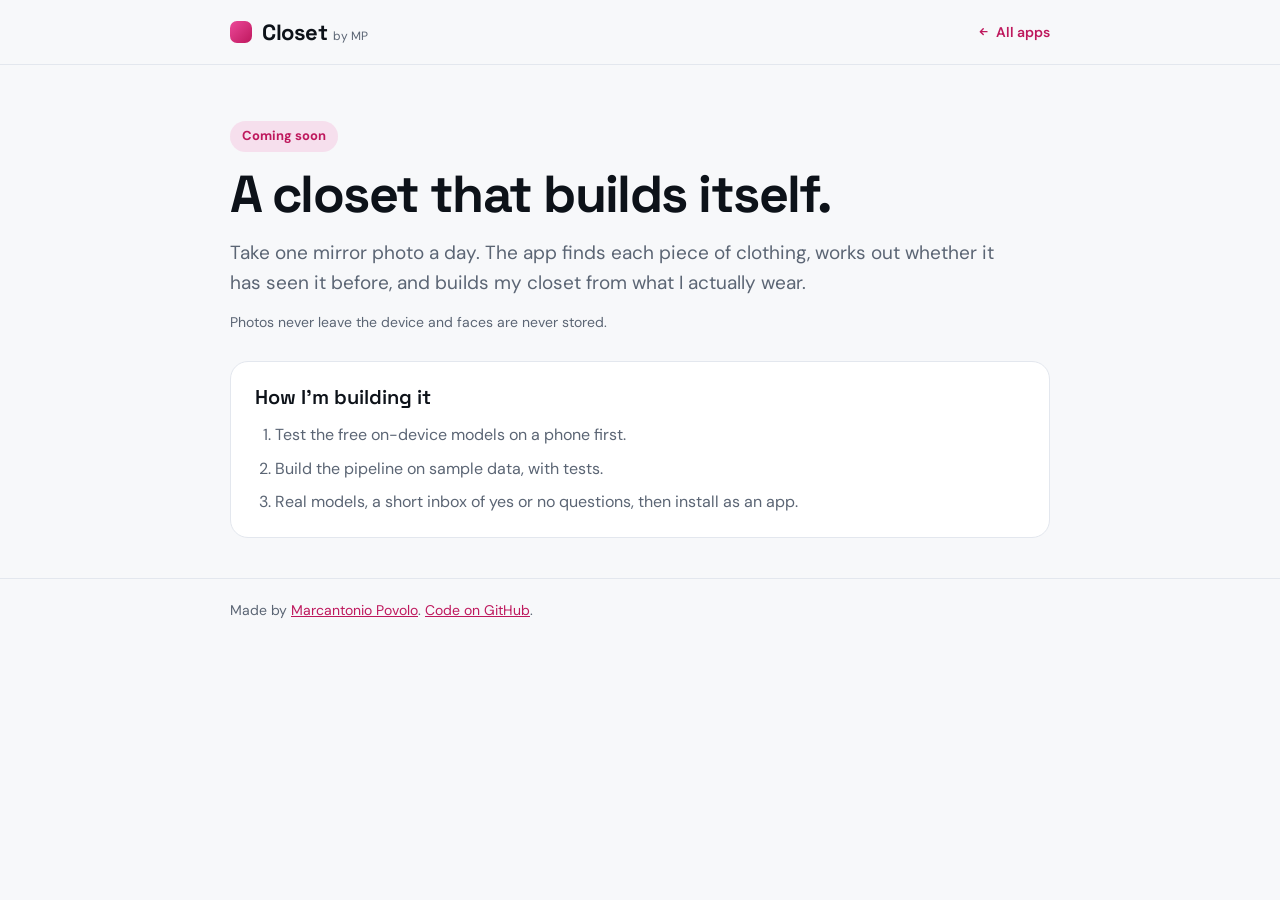
==== docs/index.html @ 94f3e813 "Start Closet by MP with a coming-soon page and the build spec" ====
<!doctype html>
<html lang="en">
<head>
<meta charset="utf-8">
<meta name="viewport" content="width=device-width,initial-scale=1">
<title>Closet by MP</title>
<meta name="description" content="Closet by MP, coming soon. Take one mirror photo a day. The app finds each piece of clothing, works out whether it has seen it before, and builds my closet from what I actually wear.">
<meta name="theme-color" content="#0b0f14">
<link rel="preconnect" href="https://fonts.googleapis.com">
<link rel="stylesheet" href="https://fonts.googleapis.com/css2?family=DM+Sans:opsz,wght@9..40,400;9..40,500;9..40,700&family=Space+Grotesk:wght@500;600;700&display=swap">
<link rel="stylesheet" href="style.css">
</head>
<body>
<a class="skip" href="#main">Skip to content</a>
<header class="top"><div class="wrap row">
  <span class="wordmark"><span class="mark" aria-hidden="true"></span><span class="word">Closet</span><span class="by">by MP</span></span>
  <a class="back" href="https://marcantoniopovolo.com/apps.html"><svg class="arrow" viewBox="0 0 16 16" aria-hidden="true" focusable="false"><path d="M12 8H4M7.5 4.5 4 8l3.5 3.5" fill="none" stroke="currentColor" stroke-width="1.7" stroke-linecap="round" stroke-linejoin="round"/></svg> All apps</a>
</div></header>
<main id="main" class="wrap">
  <section class="hero">
    <p class="badge">Coming soon</p>
    <h1>A closet that builds itself.</h1>
    <p class="intro">Take one mirror photo a day. The app finds each piece of clothing, works out whether it has seen it before, and builds my closet from what I actually wear.</p>
    <p class="sub">Photos never leave the device and faces are never stored.</p>
  </section>
  <section class="plan" aria-labelledby="h-plan">
    <h2 id="h-plan">How I'm building it</h2>
    <ol><li>Test the free on-device models on a phone first.</li><li>Build the pipeline on sample data, with tests.</li><li>Real models, a short inbox of yes or no questions, then install as an app.</li></ol>
  </section>
</main>
<footer class="foot"><div class="wrap"><p>Made by <a href="https://marcantoniopovolo.com">Marcantonio Povolo</a>. <a href="https://github.com/povolom/Closet-by-MP">Code on GitHub</a>.</p></div></footer>
</body>
</html>
---- docs/style.css ----
/* Closet by MP: coming-soon page. Light and dark, accent #ec4899. */
:root{--bg:#f7f8fa;--surface:#fff;--line:#e3e7ee;--text:#0d1219;--muted:#5b6574;--accent:#be185d;--accent-soft:color-mix(in srgb,#ec4899 14%,transparent);
--display:'Space Grotesk',ui-sans-serif,system-ui,sans-serif;--body:'DM Sans',ui-sans-serif,system-ui,sans-serif;color-scheme:light}
@media (prefers-color-scheme:dark){:root{--bg:#0b0f14;--surface:#121821;--line:#222b37;--text:#edf1f6;--muted:#97a3b3;--accent:#ec4899;color-scheme:dark}}
*{box-sizing:border-box}
body{margin:0;background:var(--bg);color:var(--text);font:16px/1.6 var(--body)}
.wrap{max-width:860px;margin:0 auto;padding-inline:20px}
a{color:var(--accent)}
:focus-visible{outline:2px solid var(--accent);outline-offset:2px}
.skip{position:absolute;left:-9999px}.skip:focus{left:12px;top:12px;background:var(--surface);padding:8px 12px}
.top{border-bottom:1px solid var(--line)}
.row{display:flex;align-items:center;justify-content:space-between;gap:12px;min-height:64px}
.wordmark{display:flex;align-items:baseline;gap:6px}
.mark{width:22px;height:22px;border-radius:7px;background:linear-gradient(135deg,#ec4899,#be185d);align-self:center;margin-right:4px}
.word{font:700 22px var(--display);letter-spacing:-.02em}
.by{font-size:12px;color:var(--muted)}
.back{text-decoration:none;font-weight:600;font-size:14px;display:inline-flex;align-items:center;gap:6px}
.arrow{width:.95em;height:.95em}
.hero{padding:56px 0 28px}
.badge{display:inline-block;margin:0 0 14px;padding:5px 12px;border-radius:999px;background:var(--accent-soft);color:var(--accent);font-weight:700;font-size:13px}
h1{font:700 clamp(32px,6vw,52px)/1.08 var(--display);letter-spacing:-.03em;margin:0}
h2{font:600 20px var(--display);margin:0}
.intro{font-size:19px;color:var(--muted);max-width:60ch;margin:16px 0 0}
.sub{color:var(--muted);font-size:14px;margin:12px 0 0}
.plan{background:var(--surface);border:1px solid var(--line);border-radius:18px;padding:22px 24px;margin-bottom:40px}
.plan ol{margin:12px 0 0;padding-left:20px;color:var(--muted)}
.plan li+li{margin-top:8px}
.foot{border-top:1px solid var(--line);padding:20px 0 32px;color:var(--muted);font-size:14px}
.foot p{margin:0}
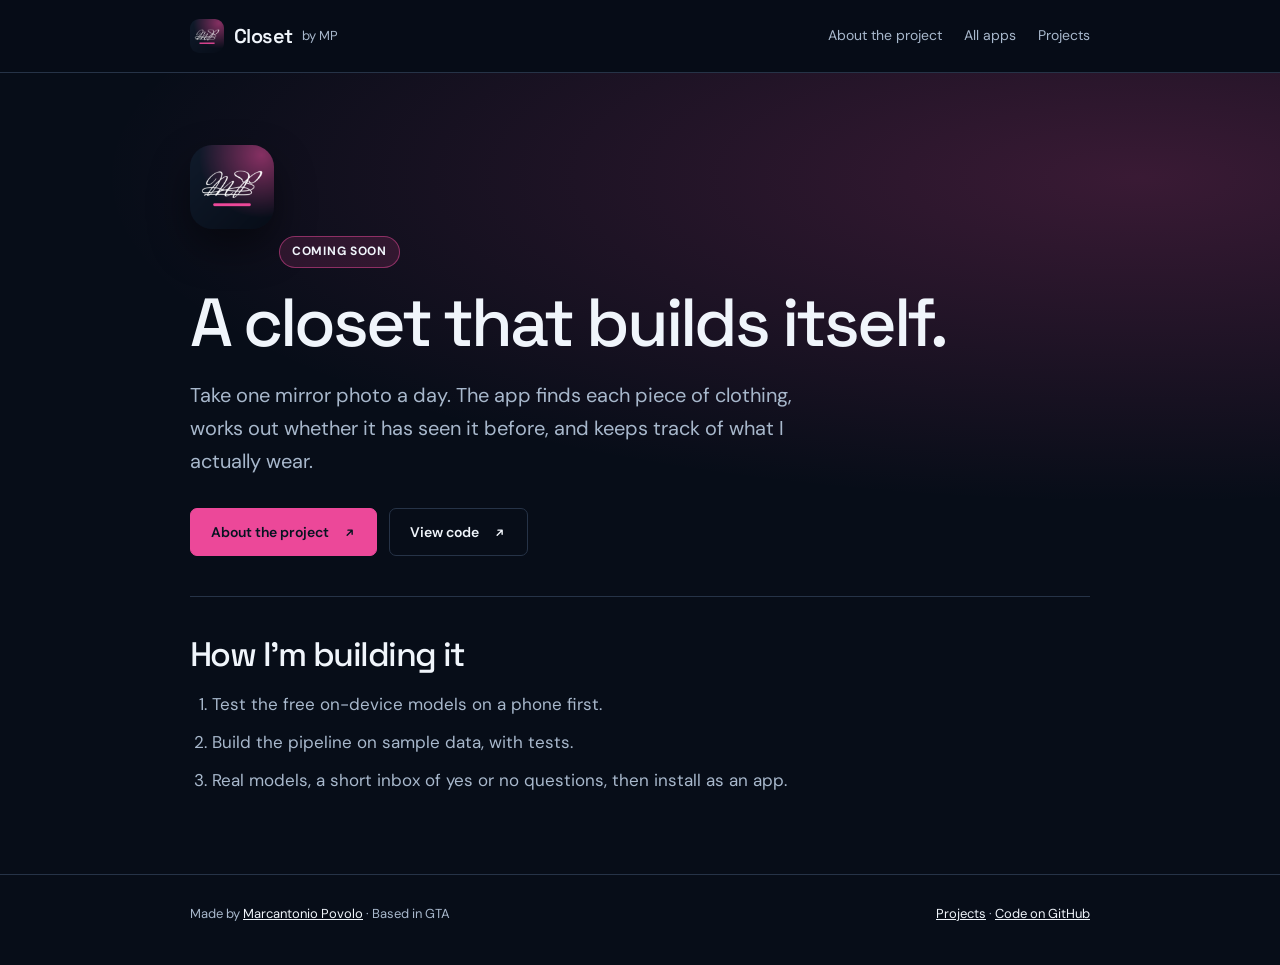
==== commit 51c9b7e4: "Add project page, MP signature icons and favicon docs/about/ is the project page (what it is, how it" ====
--- a/docs/index.html
+++ b/docs/index.html
@@ -1,33 +1,34 @@
 <!doctype html>
-<html lang="en">
+<html lang="en" style="--accent:#ec4899">
 <head>
 <meta charset="utf-8">
 <meta name="viewport" content="width=device-width,initial-scale=1">
 <title>Closet by MP</title>
-<meta name="description" content="Closet by MP, coming soon. Take one mirror photo a day. The app finds each piece of clothing, works out whether it has seen it before, and builds my closet from what I actually wear.">
-<meta name="theme-color" content="#0b0f14">
+<meta name="description" content="Closet by MP, coming soon: a closet that builds itself from one mirror photo a day.">
+<meta name="theme-color" content="#070d18">
+<link rel="icon" href="favicon.ico" sizes="16x16 32x32 48x48">
+<link rel="icon" type="image/png" sizes="192x192" href="icons/icon-192.png">
+<link rel="apple-touch-icon" href="icons/apple-touch-icon.png">
 <link rel="preconnect" href="https://fonts.googleapis.com">
-<link rel="stylesheet" href="https://fonts.googleapis.com/css2?family=DM+Sans:opsz,wght@9..40,400;9..40,500;9..40,700&family=Space+Grotesk:wght@500;600;700&display=swap">
-<link rel="stylesheet" href="style.css">
+<link rel="stylesheet" href="https://fonts.googleapis.com/css2?family=DM+Sans:opsz,wght@9..40,400;9..40,600;9..40,700&family=Space+Grotesk:wght@500;600&display=swap">
+<link rel="stylesheet" href="page.css">
 </head>
 <body>
 <a class="skip" href="#main">Skip to content</a>
 <header class="top"><div class="wrap row">
-  <span class="wordmark"><span class="mark" aria-hidden="true"></span><span class="word">Closet</span><span class="by">by MP</span></span>
-  <a class="back" href="https://marcantoniopovolo.com/apps.html"><svg class="arrow" viewBox="0 0 16 16" aria-hidden="true" focusable="false"><path d="M12 8H4M7.5 4.5 4 8l3.5 3.5" fill="none" stroke="currentColor" stroke-width="1.7" stroke-linecap="round" stroke-linejoin="round"/></svg> All apps</a>
+  <a class="brand" href="./"><img src="icons/icon-192.png" alt="" width="34" height="34"><b>Closet</b><span>by MP</span></a>
+  <nav class="links" aria-label="Pages"><a href="about/">About<span class="hide-sm">&nbsp;the project</span></a><a href="https://marcantoniopovolo.com/apps.html">All apps</a><a class="hide-sm" href="https://marcantoniopovolo.com/projects.html">Projects</a></nav>
 </div></header>
 <main id="main" class="wrap">
   <section class="hero">
+    <img class="hero-icon" src="icons/icon-512.png" alt="" width="84" height="84">
     <p class="badge">Coming soon</p>
     <h1>A closet that builds itself.</h1>
-    <p class="intro">Take one mirror photo a day. The app finds each piece of clothing, works out whether it has seen it before, and builds my closet from what I actually wear.</p>
-    <p class="sub">Photos never leave the device and faces are never stored.</p>
+    <p class="intro">Take one mirror photo a day. The app finds each piece of clothing, works out whether it has seen it before, and keeps track of what I actually wear.</p>
+    <div class="actions"><a class="button primary" href="about/">About the project <svg class="arrow" viewBox="0 0 16 16" aria-hidden="true" focusable="false"><path d="M5 11 11 5M6 5h5v5" fill="none" stroke="currentColor" stroke-width="1.7" stroke-linecap="round" stroke-linejoin="round"/></svg></a><a class="button" href="https://github.com/povolom/Closet-by-MP">View code <svg class="arrow" viewBox="0 0 16 16" aria-hidden="true" focusable="false"><path d="M5 11 11 5M6 5h5v5" fill="none" stroke="currentColor" stroke-width="1.7" stroke-linecap="round" stroke-linejoin="round"/></svg></a></div>
   </section>
-  <section class="plan" aria-labelledby="h-plan">
-    <h2 id="h-plan">How I'm building it</h2>
-    <ol><li>Test the free on-device models on a phone first.</li><li>Build the pipeline on sample data, with tests.</li><li>Real models, a short inbox of yes or no questions, then install as an app.</li></ol>
-  </section>
+  <section class="block"><h2>How I’m building it</h2><ol class="points"><li>Test the free on-device models on a phone first.</li><li>Build the pipeline on sample data, with tests.</li><li>Real models, a short inbox of yes or no questions, then install as an app.</li></ol></section>
 </main>
-<footer class="foot"><div class="wrap"><p>Made by <a href="https://marcantoniopovolo.com">Marcantonio Povolo</a>. <a href="https://github.com/povolom/Closet-by-MP">Code on GitHub</a>.</p></div></footer>
+<footer class="foot"><div class="wrap"><span>Made by <a href="https://marcantoniopovolo.com">Marcantonio Povolo</a> · Based in GTA</span><span><a href="https://marcantoniopovolo.com/projects.html">Projects</a> · <a href="https://github.com/povolom/Closet-by-MP">Code on GitHub</a></span></div></footer>
 </body>
 </html>
--- a/docs/page.css
+++ b/docs/page.css
@@ -0,0 +1,47 @@
+/* Shared styles for the "by MP" project pages, matching marcantoniopovolo.com. Built by build_app_pages.py. */
+:root{color-scheme:dark;--bg:#070d18;--panel:#101b2b;--text:#f0f5fb;--muted:#a8b8cc;--line:#263347;--display:'Space Grotesk',ui-sans-serif,system-ui,sans-serif;--body:'DM Sans',ui-sans-serif,system-ui,sans-serif}
+*{box-sizing:border-box}
+html{-webkit-text-size-adjust:100%}
+body{margin:0;background:var(--bg);color:var(--text);font:17px/1.65 var(--body)}
+a{color:inherit}
+:focus-visible{outline:3px solid var(--accent);outline-offset:4px}
+.wrap{width:min(900px,calc(100% - 40px));margin:0 auto}
+.skip{position:absolute;left:16px;top:-80px;background:var(--text);color:var(--bg);padding:10px 14px;z-index:5}.skip:focus{top:10px}
+.arrow{width:.95em;height:.95em;flex:none}
+.top{border-bottom:1px solid var(--line);background:#070d18f0;position:sticky;top:0;z-index:4;backdrop-filter:blur(16px)}
+.row{display:flex;align-items:center;justify-content:space-between;gap:16px;min-height:72px}
+.brand{display:flex;align-items:center;gap:10px;text-decoration:none}
+.brand img{width:34px;height:34px;border-radius:9px}
+.brand b{font:600 20px var(--display);letter-spacing:-.03em}
+.brand span{font-size:13px;color:var(--muted)}
+.links{display:flex;gap:22px;font-size:14px}
+.links a{color:var(--muted);text-decoration:none;display:inline-block;padding:8px 0}
+.links a:hover,.links a[aria-current]{color:var(--text)}
+.hero{position:relative;padding:72px 0 40px}
+.hero:before{content:'';position:absolute;inset:0 -30vw;z-index:-1;background:radial-gradient(ellipse at 80% 20%,color-mix(in srgb,var(--accent) 22%,transparent),transparent 55%)}
+.hero-icon{width:84px;height:84px;border-radius:22px;margin-bottom:26px;box-shadow:0 18px 40px #0007}
+.eyebrow{font:500 12px/1.5 var(--display);letter-spacing:.17em;text-transform:uppercase;color:var(--accent);margin:0 0 16px}
+h1,h2,h3{font-family:var(--display);font-weight:500;letter-spacing:-.045em;line-height:1.08;margin:0}
+h1{font-size:clamp(38px,6.5vw,68px)}
+h2{font-size:clamp(26px,3.4vw,34px);margin-bottom:16px}
+p{margin:0 0 16px;color:var(--muted)}
+.intro{font-size:20px;max-width:640px;margin-top:20px}
+.badge{display:inline-block;margin:0 0 18px;padding:5px 12px;border-radius:999px;border:1px solid color-mix(in srgb,var(--accent) 50%,transparent);background:color-mix(in srgb,var(--accent) 14%,transparent);color:var(--text);font-size:12px;font-weight:700;letter-spacing:.06em;text-transform:uppercase}
+.actions{display:flex;flex-wrap:wrap;gap:12px;margin:30px 0 0}
+.button{display:inline-flex;align-items:center;justify-content:center;gap:14px;min-height:48px;padding:12px 20px;border:1px solid var(--line);border-radius:7px;background:transparent;color:var(--text);font:600 14px var(--body);text-decoration:none}
+.button:hover{border-color:var(--accent)}
+.button.primary{background:var(--accent);border-color:var(--accent);color:#061320}
+.button[disabled]{opacity:.55;cursor:not-allowed}
+section.block{padding:40px 0;border-top:1px solid var(--line)}
+ul.points,ol.points{margin:0;padding-left:22px;color:var(--muted)}
+.points li+li{margin-top:10px}
+.points strong{color:var(--text);font-weight:600}
+.pills{display:flex;flex-wrap:wrap;gap:8px;margin-top:22px}
+.pills span{padding:5px 10px;border:1px solid var(--line);border-radius:6px;font-size:12px;color:var(--muted)}
+.learned{padding:26px 28px;border:1px solid var(--line);border-left:3px solid var(--accent);border-radius:12px;background:var(--panel)}
+.learned h2{font-size:15px;letter-spacing:.06em;text-transform:uppercase;color:var(--accent);margin-bottom:8px}
+.learned p{margin:0}
+.foot{border-top:1px solid var(--line);margin-top:40px;padding:28px 0 40px;font-size:13px;color:var(--muted)}
+.foot .wrap{display:flex;flex-wrap:wrap;justify-content:space-between;gap:12px}
+.foot a{color:var(--text)}
+@media(max-width:600px){.wrap{width:calc(100% - 32px)}.links{gap:14px}.links .hide-sm{display:none}.hero{padding:48px 0 28px}.intro{font-size:18px}}
